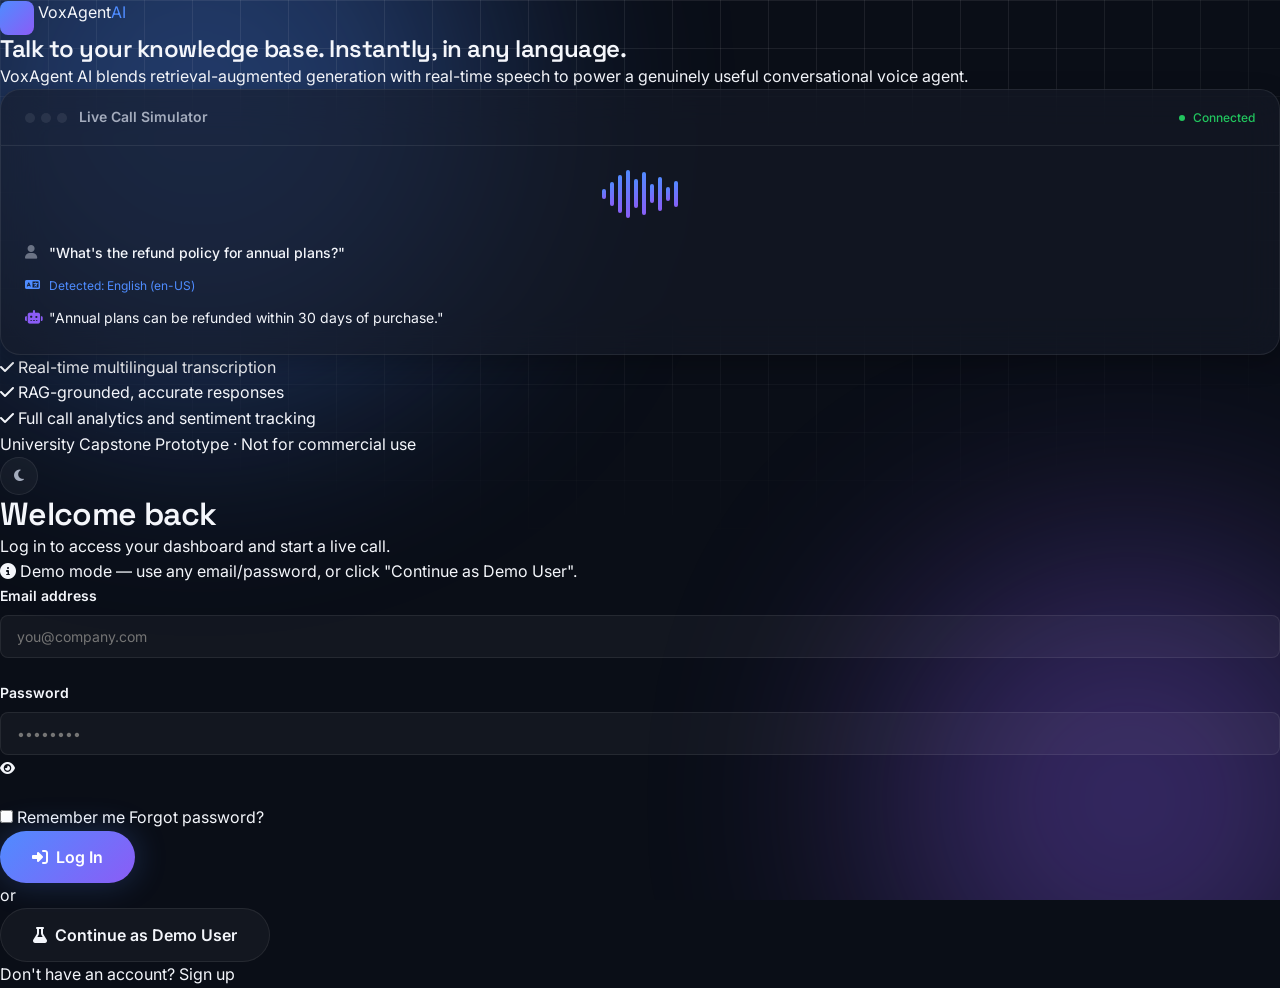
==== frontend/conversation.html @ 4a0886b3 "Initial commit" ====
<!DOCTYPE html>
<html lang="en">
<head>
<meta charset="UTF-8">
<meta name="viewport" content="width=device-width, initial-scale=1.0">
<title>Conversation · VoxAgent AI</title>
<link rel="stylesheet" href="https://cdnjs.cloudflare.com/ajax/libs/font-awesome/6.5.1/css/all.min.css">
<link href="https://fonts.googleapis.com/css2?family=Space+Grotesk:wght@500;600;700&family=Inter:wght@400;500;600;700&display=swap" rel="stylesheet">
<link rel="stylesheet" href="css/style.css">
<link rel="stylesheet" href="css/dashboard.css">
<link rel="stylesheet" href="css/components.css">
<link rel="stylesheet" href="css/animations.css">
<link rel="stylesheet" href="css/responsive.css">
</head>
<body class="dark-mode" data-page="conversation">
<div class="bg-decoration"><div class="bg-glow bg-glow-1"></div><div class="bg-glow bg-glow-2"></div><div class="bg-grid"></div></div>

<div class="app-shell">
  <aside class="sidebar" id="sidebar">
    <div class="sidebar-logo">
      <div class="logo-icon"><i class="fa-solid fa-headset"></i></div>
      <span class="logo-text">Vox<span class="logo-accent">Agent</span></span>
    </div>
    <nav class="sidebar-nav">
      <a href="dashboard.html" class="sidebar-link"><i class="fa-solid fa-gauge"></i><span>Dashboard</span></a>
      <a href="live-calls.html" class="sidebar-link"><i class="fa-solid fa-phone-volume"></i><span>Live Calls</span></a>
      <a href="call-logs.html" class="sidebar-link active"><i class="fa-solid fa-clock-rotate-left"></i><span>Call Logs</span></a>
      <a href="knowledge.html" class="sidebar-link"><i class="fa-solid fa-book"></i><span>Knowledge Base</span></a>
      <a href="analytics.html" class="sidebar-link"><i class="fa-solid fa-chart-line"></i><span>Analytics</span></a>
      <div class="sidebar-divider"></div>
      <a href="settings.html" class="sidebar-link"><i class="fa-solid fa-gear"></i><span>Settings</span></a>
      <a href="profile.html" class="sidebar-link"><i class="fa-solid fa-user"></i><span>Profile</span></a>
    </nav>
    <div class="sidebar-footer"><div class="sidebar-status"><span class="pulse-dot"></span><span>AI Engine Online</span></div></div>
  </aside>

  <main class="main-content">
    <header class="topbar">
      <div class="topbar-left">
        <button class="btn-icon sidebar-hamburger" id="sidebarHamburger" aria-label="Toggle sidebar" aria-expanded="false"><i class="fa-solid fa-bars"></i></button>
        <div><div class="topbar-title">Conversation</div><div class="topbar-subtitle" id="callRefLabel">—</div></div>
      </div>
      <div class="topbar-actions">
        <a href="call-logs.html" class="btn btn-secondary"><i class="fa-solid fa-arrow-left"></i> Back to Logs</a>
      </div>
    </header>

    <div class="page-content">
      <div class="call-meta-row" id="callMetaRow" style="display:grid; grid-template-columns:repeat(4,1fr); gap:var(--space-4);"></div>

      <div class="chart-card glass-panel" style="max-width:820px; margin:0 auto; width:100%;">
        <div class="chart-card-header"><h3>Transcript</h3></div>
        <div id="transcriptView" style="display:flex; flex-direction:column; gap:var(--space-4); padding:var(--space-4) 0;"></div>
      </div>
    </div>
  </main>
</div>

<script src="js/utils.js"></script>
<script src="js/api.js"></script>
<script src="js/app.js"></script>
<script>
(async function () {
  if (!window.VoxAPI.isAuthenticated()) { window.location.href = 'login.html'; return; }

  const { formatDate, formatDuration, languageName, sentimentMeta, capitalize, toast, escapeHtml } = window.VoxUtils;
  const params = new URLSearchParams(window.location.search);
  const callId = params.get('id');

  if (!callId) {
    toast('No call ID provided.', 'error');
    return;
  }

  try {
    const call = await window.VoxAPI.getCall(callId);
    document.getElementById('callRefLabel').textContent = call.call_ref;

    document.getElementById('callMetaRow').innerHTML = `
      <div class="stat-card glass-panel"><div class="stat-label">Caller</div><div class="stat-value" style="font-size:var(--fs-lg);">${escapeHtml(call.caller_name || 'Unknown')}</div></div>
      <div class="stat-card glass-panel"><div class="stat-label">Status</div><div class="stat-value" style="font-size:var(--fs-lg);">${capitalize(call.status)}</div></div>
      <div class="stat-card glass-panel"><div class="stat-label">Duration</div><div class="stat-value" style="font-size:var(--fs-lg);">${formatDuration(call.duration_seconds)}</div></div>
      <div class="stat-card glass-panel"><div class="stat-label">Started</div><div class="stat-value" style="font-size:var(--fs-lg);">${formatDate(call.started_at)}</div></div>
    `;

    const view = document.getElementById('transcriptView');
    view.innerHTML = call.transcripts.map((t) => {
      const isAi = t.speaker === 'ai';
      const sm = sentimentMeta(t.sentiment);
      return `
        <div style="display:flex; ${isAi ? '' : 'flex-direction:row-reverse;'} gap:var(--space-3); align-items:flex-start;">
          <div class="avatar-fallback" style="width:32px;height:32px;flex-shrink:0;background:${isAi ? 'linear-gradient(135deg, var(--accent-primary), var(--accent-blue))' : 'var(--input-bg)'};">
            <i class="fa-solid ${isAi ? 'fa-robot' : 'fa-user'}" style="font-size:12px;"></i>
          </div>
          <div class="glass-panel" style="padding:var(--space-3) var(--space-4); max-width:70%;">
            <p style="color:var(--text-primary); margin-bottom:4px;">${escapeHtml(t.text)}</p>
            <div class="text-muted" style="font-size:var(--fs-xs); display:flex; gap:var(--space-2);">
              <span>${languageName(t.language)}</span>
              ${t.sentiment ? `<span><i class="fa-solid ${sm.icon}"></i> ${sm.label}</span>` : ''}
              ${t.latency_ms ? `<span>${t.latency_ms}ms</span>` : ''}
            </div>
          </div>
        </div>`;
    }).join('');
  } catch (err) {
    toast(err.message, 'error');
  }
})();
</script>
</body>
</html>
---- frontend/css/style.css ----
/* ==========================================================================
   VoxAgent AI — Global Stylesheet
   Design tokens, resets, typography, and core reusable layout components.
   Loaded on every page. Theme is controlled via body.dark-mode / body.light-mode.
   ========================================================================== */

/* --------------------------------------------------------------------------
   1. CSS VARIABLES — DESIGN TOKENS
   -------------------------------------------------------------------------- */
:root {
  /* Brand accent colors (theme-independent) */
  --accent-blue:    #4f8cff;
  --accent-purple:  #8b5cf6;
  --accent-green:   #22c55e;
  --accent-orange:  #f59e0b;
  --accent-pink:    #ec4899;
  --accent-teal:    #14b8a6;
  --accent-red:     #ef4444;

  /* Gradient */
  --gradient-primary: linear-gradient(135deg, var(--accent-blue), var(--accent-purple));

  /* Typography */
  --font-body: 'Inter', -apple-system, BlinkMacSystemFont, sans-serif;
  --font-display: 'Space Grotesk', 'Inter', sans-serif;

  /* Font sizes */
  --fs-xs: 0.75rem;
  --fs-sm: 0.875rem;
  --fs-base: 1rem;
  --fs-md: 1.125rem;
  --fs-lg: 1.375rem;
  --fs-xl: 1.75rem;
  --fs-2xl: 2.25rem;
  --fs-3xl: 3rem;
  --fs-4xl: 3.75rem;

  /* Spacing scale */
  --space-1: 0.25rem;
  --space-2: 0.5rem;
  --space-3: 0.75rem;
  --space-4: 1rem;
  --space-5: 1.5rem;
  --space-6: 2rem;
  --space-7: 3rem;
  --space-8: 4rem;
  --space-9: 6rem;

  /* Radii */
  --radius-sm: 8px;
  --radius-md: 14px;
  --radius-lg: 20px;
  --radius-full: 999px;

  /* Shadows */
  --shadow-sm: 0 2px 8px rgba(0, 0, 0, 0.15);
  --shadow-md: 0 8px 24px rgba(0, 0, 0, 0.25);
  --shadow-lg: 0 16px 48px rgba(0, 0, 0, 0.35);
  --shadow-glow-blue: 0 0 32px rgba(79, 140, 255, 0.25);

  /* Transitions */
  --transition-fast: 150ms ease;
  --transition-base: 250ms ease;
  --transition-slow: 450ms cubic-bezier(0.22, 1, 0.36, 1);

  /* Z-index scale */
  --z-nav: 100;
  --z-modal: 200;
  --z-toast: 300;

  /* Layout */
  --nav-height: 72px;
  --max-width: 1280px;
}

/* Dark mode (default) */
body.dark-mode {
  --bg-primary: #0a0e17;
  --bg-secondary: #10151f;
  --bg-elevated: #161c29;
  --bg-glass: rgba(22, 28, 41, 0.6);
  --border-glass: rgba(255, 255, 255, 0.08);
  --text-primary: #f4f6fb;
  --text-secondary: #a4acbd;
  --text-muted: #6b7385;
  --input-bg: rgba(255, 255, 255, 0.04);
}

/* Light mode */
body.light-mode {
  --bg-primary: #f7f8fb;
  --bg-secondary: #ffffff;
  --bg-elevated: #ffffff;
  --bg-glass: rgba(255, 255, 255, 0.65);
  --border-glass: rgba(15, 23, 42, 0.08);
  --text-primary: #10151f;
  --text-secondary: #4b5468;
  --text-muted: #8891a3;
  --input-bg: rgba(15, 23, 42, 0.03);
}

/* --------------------------------------------------------------------------
   2. RESET & BASE
   -------------------------------------------------------------------------- */
*, *::before, *::after {
  box-sizing: border-box;
  margin: 0;
  padding: 0;
}

html {
  scroll-behavior: smooth;
  -webkit-font-smoothing: antialiased;
}

body {
  font-family: var(--font-body);
  background-color: var(--bg-primary);
  color: var(--text-primary);
  line-height: 1.6;
  min-height: 100vh;
  overflow-x: hidden;
  transition: background-color var(--transition-base), color var(--transition-base);
}

img, svg {
  max-width: 100%;
  display: block;
}

a {
  text-decoration: none;
  color: inherit;
}

button {
  font-family: inherit;
  cursor: pointer;
  border: none;
  background: none;
  color: inherit;
}

input, textarea, select {
  font-family: inherit;
  color: inherit;
}

ul, ol {
  list-style: none;
}

h1, h2, h3, h4, h5, h6 {
  font-family: var(--font-display);
  font-weight: 600;
  line-height: 1.2;
  letter-spacing: -0.02em;
}

/* Scrollbar */
::-webkit-scrollbar {
  width: 10px;
}
::-webkit-scrollbar-track {
  background: var(--bg-primary);
}
::-webkit-scrollbar-thumb {
  background: var(--border-glass);
  border-radius: var(--radius-full);
}
::-webkit-scrollbar-thumb:hover {
  background: var(--accent-blue);
}

/* --------------------------------------------------------------------------
   3. BACKGROUND DECORATION
   -------------------------------------------------------------------------- */
.bg-decoration {
  position: fixed;
  inset: 0;
  z-index: -1;
  overflow: hidden;
  pointer-events: none;
}

.bg-glow {
  position: absolute;
  border-radius: 50%;
  filter: blur(120px);
  opacity: 0.35;
}

.bg-glow-1 {
  width: 600px;
  height: 600px;
  top: -200px;
  left: -100px;
  background: var(--accent-blue);
}

.bg-glow-2 {
  width: 500px;
  height: 500px;
  bottom: -150px;
  right: -100px;
  background: var(--accent-purple);
}

.bg-grid {
  position: absolute;
  inset: 0;
  background-image:
    linear-gradient(var(--border-glass) 1px, transparent 1px),
    linear-gradient(90deg, var(--border-glass) 1px, transparent 1px);
  background-size: 48px 48px;
  mask-image: radial-gradient(ellipse 80% 60% at 50% 0%, black 40%, transparent 100%);
}

/* --------------------------------------------------------------------------
   4. GLASS PANEL (core reusable surface)
   -------------------------------------------------------------------------- */
.glass-panel {
  background: var(--bg-glass);
  border: 1px solid var(--border-glass);
  border-radius: var(--radius-lg);
  backdrop-filter: blur(20px);
  -webkit-backdrop-filter: blur(20px);
  box-shadow: var(--shadow-md);
}

/* --------------------------------------------------------------------------
   5. NAVBAR
   -------------------------------------------------------------------------- */
.navbar {
  position: sticky;
  top: 0;
  z-index: var(--z-nav);
  height: var(--nav-height);
  display: flex;
  align-items: center;
  background: var(--bg-glass);
  backdrop-filter: blur(20px);
  -webkit-backdrop-filter: blur(20px);
  border-bottom: 1px solid var(--border-glass);
}

.nav-container {
  width: 100%;
  max-width: var(--max-width);
  margin: 0 auto;
  padding: 0 var(--space-6);
  display: flex;
  align-items: center;
  justify-content: space-between;
  gap: var(--space-5);
}

.nav-logo {
  display: flex;
  align-items: center;
  gap: var(--space-2);
  font-family: var(--font-display);
  font-weight: 700;
  font-size: var(--fs-md);
  flex-shrink: 0;
}

.logo-icon {
  display: inline-flex;
  align-items: center;
  justify-content: center;
  width: 34px;
  height: 34px;
  border-radius: var(--radius-sm);
  background: var(--gradient-primary);
  color: #fff;
  font-size: var(--fs-sm);
}

.logo-text { color: var(--text-primary); }
.logo-accent { color: var(--accent-blue); }

.nav-links {
  display: flex;
  align-items: center;
  gap: var(--space-6);
}

.nav-link {
  font-size: var(--fs-sm);
  font-weight: 500;
  color: var(--text-secondary);
  transition: color var(--transition-fast);
  position: relative;
}

.nav-link:hover { color: var(--text-primary); }

.nav-actions {
  display: flex;
  align-items: center;
  gap: var(--space-4);
}

.theme-toggle {
  width: 38px;
  height: 38px;
  border-radius: var(--radius-full);
  display: flex;
  align-items: center;
  justify-content: center;
  background: var(--input-bg);
  border: 1px solid var(--border-glass);
  color: var(--text-secondary);
  transition: all var(--transition-fast);
}

.theme-toggle:hover {
  color: var(--accent-blue);
  border-color: var(--accent-blue);
}

.nav-hamburger {
  display: none;
  flex-direction: column;
  gap: 5px;
  width: 24px;
}

.nav-hamburger span {
  display: block;
  height: 2px;
  width: 100%;
  background: var(--text-primary);
  border-radius: 2px;
}

/* --------------------------------------------------------------------------
   6. BUTTONS
   -------------------------------------------------------------------------- */
.btn {
  display: inline-flex;
  align-items: center;
  justify-content: center;
  gap: var(--space-2);
  padding: var(--space-3) var(--space-5);
  border-radius: var(--radius-full);
  font-size: var(--fs-sm);
  font-weight: 600;
  white-space: nowrap;
  transition: all var(--transition-fast);
}

.btn-lg {
  padding: var(--space-4) var(--space-6);
  font-size: var(--fs-base);
}

.btn-primary {
  background: var(--gradient-primary);
  color: #fff;
  box-shadow: var(--shadow-glow-blue);
}

.btn-primary:hover {
  transform: translateY(-2px);
  box-shadow: 0 8px 32px rgba(79, 140, 255, 0.4);
}

.btn-ghost {
  color: var(--text-secondary);
  background: transparent;
}

.btn-ghost:hover { color: var(--text-primary); }

.btn-outline {
  border: 1px solid var(--border-glass);
  color: var(--text-primary);
  background: var(--input-bg);
}

.btn-outline:hover {
  border-color: var(--accent-blue);
  color: var(--accent-blue);
}

/* --------------------------------------------------------------------------
   7. SECTION LAYOUT PRIMITIVES
   -------------------------------------------------------------------------- */
section {
  max-width: var(--max-width);
  margin: 0 auto;
  padding: var(--space-9) var(--space-6);
}

.section-header {
  text-align: center;
  max-width: 640px;
  margin: 0 auto var(--space-8);
}

.section-tag {
  display: inline-block;
  padding: var(--space-1) var(--space-4);
  border-radius: var(--radius-full);
  background: var(--input-bg);
  border: 1px solid var(--border-glass);
  color: var(--accent-blue);
  font-size: var(--fs-xs);
  font-weight: 600;
  letter-spacing: 0.05em;
  text-transform: uppercase;
  margin-bottom: var(--space-4);
}

.section-title {
  font-size: var(--fs-2xl);
  color: var(--text-primary);
  margin-bottom: var(--space-3);
}

.section-subtitle {
  color: var(--text-secondary);
  font-size: var(--fs-md);
}

/* --------------------------------------------------------------------------
   8. HERO SECTION
   -------------------------------------------------------------------------- */
.hero {
  padding-top: var(--space-9);
  text-align: center;
}

.hero-container {
  max-width: 880px;
  margin: 0 auto;
  display: flex;
  flex-direction: column;
  align-items: center;
}

.hero-badge {
  display: inline-flex;
  align-items: center;
  gap: var(--space-2);
  padding: var(--space-2) var(--space-4);
  border-radius: var(--radius-full);
  background: var(--input-bg);
  border: 1px solid var(--border-glass);
  font-size: var(--fs-xs);
  font-weight: 500;
  color: var(--text-secondary);
  margin-bottom: var(--space-5);
}

.pulse-dot {
  width: 8px;
  height: 8px;
  border-radius: 50%;
  background: var(--accent-green);
  box-shadow: 0 0 0 rgba(34, 197, 94, 0.6);
  animation: pulseDot 2s infinite;
}

.pulse-dot-sm { width: 6px; height: 6px; }

.hero-title {
  font-size: var(--fs-4xl);
  color: var(--text-primary);
  margin-bottom: var(--space-5);
}

.gradient-text {
  display: block;
  background: var(--gradient-primary);
  -webkit-background-clip: text;
  background-clip: text;
  color: transparent;
}

.hero-subtitle {
  font-size: var(--fs-md);
  color: var(--text-secondary);
  max-width: 620px;
  margin-bottom: var(--space-6);
}

.hero-cta {
  display: flex;
  gap: var(--space-4);
  margin-bottom: var(--space-8);
  flex-wrap: wrap;
  justify-content: center;
}

.hero-stats {
  display: flex;
  align-items: center;
  gap: var(--space-6);
  margin-bottom: var(--space-8);
  flex-wrap: wrap;
  justify-content: center;
}

.stat-item {
  display: flex;
  flex-direction: column;
  align-items: center;
}

.stat-value {
  font-family: var(--font-display);
  font-size: var(--fs-2xl);
  font-weight: 700;
  color: var(--text-primary);
}

.stat-suffix {
  font-family: var(--font-display);
  font-size: var(--fs-lg);
  font-weight: 700;
  color: var(--text-primary);
  margin-left: 2px;
}

.stat-label {
  font-size: var(--fs-xs);
  color: var(--text-muted);
  margin-top: var(--space-1);
}

.stat-divider {
  width: 1px;
  height: 32px;
  background: var(--border-glass);
}

/* Hero visual — call preview mock */
.hero-visual {
  width: 100%;
  max-width: 640px;
}

.call-preview { padding: 0; overflow: hidden; text-align: left; }

.call-preview-header {
  display: flex;
  align-items: center;
  gap: var(--space-3);
  padding: var(--space-4) var(--space-5);
  border-bottom: 1px solid var(--border-glass);
}

.call-preview-dots {
  display: flex;
  gap: 6px;
}

.call-preview-dots span {
  width: 10px;
  height: 10px;
  border-radius: 50%;
  background: var(--border-glass);
}

.call-preview-title {
  font-size: var(--fs-sm);
  font-weight: 600;
  color: var(--text-secondary);
  flex: 1;
}

.call-preview-status {
  display: flex;
  align-items: center;
  gap: var(--space-2);
  font-size: var(--fs-xs);
  color: var(--accent-green);
  font-weight: 500;
}

.call-preview-body {
  padding: var(--space-5);
}

.voice-wave {
  display: flex;
  align-items: center;
  justify-content: center;
  gap: 4px;
  height: 48px;
  margin-bottom: var(--space-5);
}

.voice-wave span {
  width: 4px;
  border-radius: var(--radius-full);
  background: var(--gradient-primary);
  animation: waveBounce 1.2s ease-in-out infinite;
}

.voice-wave span:nth-child(1) { height: 20%; animation-delay: 0s; }
.voice-wave span:nth-child(2) { height: 50%; animation-delay: 0.1s; }
.voice-wave span:nth-child(3) { height: 80%; animation-delay: 0.2s; }
.voice-wave span:nth-child(4) { height: 100%; animation-delay: 0.3s; }
.voice-wave span:nth-child(5) { height: 60%; animation-delay: 0.4s; }
.voice-wave span:nth-child(6) { height: 90%; animation-delay: 0.5s; }
.voice-wave span:nth-child(7) { height: 40%; animation-delay: 0.6s; }
.voice-wave span:nth-child(8) { height: 70%; animation-delay: 0.7s; }
.voice-wave span:nth-child(9) { height: 30%; animation-delay: 0.8s; }
.voice-wave span:nth-child(10) { height: 55%; animation-delay: 0.9s; }

.mock-transcript {
  display: flex;
  flex-direction: column;
  gap: var(--space-3);
}

.transcript-line {
  display: flex;
  align-items: flex-start;
  gap: var(--space-2);
  font-size: var(--fs-sm);
  color: var(--text-secondary);
}

.transcript-line i {
  margin-top: 3px;
  color: var(--text-muted);
  width: 16px;
}

.transcript-line.user { color: var(--text-primary); font-weight: 500; }
.transcript-line.detected i,
.transcript-line.detected { color: var(--accent-blue); font-size: var(--fs-xs); }
.transcript-line.ai { color: var(--text-primary); }
.transcript-line.ai i { color: var(--accent-purple); }

/* --------------------------------------------------------------------------
   9. TRUST STRIP
   -------------------------------------------------------------------------- */
.trust-strip {
  max-width: var(--max-width);
  margin: 0 auto;
  padding: var(--space-6) var(--space-6);
  text-align: center;
}

.trust-label {
  font-size: var(--fs-xs);
  color: var(--text-muted);
  text-transform: uppercase;
  letter-spacing: 0.05em;
  margin-bottom: var(--space-5);
}

.trust-logos {
  display: flex;
  flex-wrap: wrap;
  justify-content: center;
  gap: var(--space-7);
}

.trust-logos span {
  display: flex;
  align-items: center;
  gap: var(--space-2);
  color: var(--text-secondary);
  font-size: var(--fs-sm);
  font-weight: 500;
}

.trust-logos i { color: var(--accent-blue); }

/* --------------------------------------------------------------------------
   10. FEATURES GRID
   -------------------------------------------------------------------------- */
.features-grid {
  display: grid;
  grid-template-columns: repeat(3, 1fr);
  gap: var(--space-5);
}

.feature-card {
  padding: var(--space-6);
  transition: transform var(--transition-base), box-shadow var(--transition-base);
}

.feature-card:hover {
  transform: translateY(-4px);
  box-shadow: var(--shadow-lg);
}

.feature-icon {
  width: 48px;
  height: 48px;
  border-radius: var(--radius-md);
  display: flex;
  align-items: center;
  justify-content: center;
  font-size: var(--fs-lg);
  margin-bottom: var(--space-4);
  color: #fff;
}

.icon-blue   { background: linear-gradient(135deg, var(--accent-blue), #2563eb); }
.icon-purple { background: linear-gradient(135deg, var(--accent-purple), #6d28d9); }
.icon-green  { background: linear-gradient(135deg, var(--accent-green), #15803d); }
.icon-orange { background: linear-gradient(135deg, var(--accent-orange), #b45309); }
.icon-pink   { background: linear-gradient(135deg, var(--accent-pink), #be185d); }
.icon-teal   { background: linear-gradient(135deg, var(--accent-teal), #0f766e); }

.feature-card h3 {
  font-size: var(--fs-md);
  color: var(--text-primary);
  margin-bottom: var(--space-2);
}

.feature-card p {
  font-size: var(--fs-sm);
  color: var(--text-secondary);
}

/* --------------------------------------------------------------------------
   11. WORKFLOW DIAGRAM
   -------------------------------------------------------------------------- */
.workflow-diagram {
  display: flex;
  align-items: stretch;
  justify-content: center;
  gap: var(--space-3);
  flex-wrap: wrap;
}

.workflow-step {
  flex: 1 1 160px;
  max-width: 200px;
  text-align: center;
  padding: var(--space-5) var(--space-4);
  background: var(--bg-glass);
  border: 1px solid var(--border-glass);
  border-radius: var(--radius-md);
}

.workflow-icon {
  width: 44px;
  height: 44px;
  margin: 0 auto var(--space-3);
  border-radius: var(--radius-full);
  background: var(--gradient-primary);
  color: #fff;
  display: flex;
  align-items: center;
  justify-content: center;
  font-size: var(--fs-md);
}

.workflow-step h4 {
  font-size: var(--fs-sm);
  color: var(--text-primary);
  margin-bottom: var(--space-2);
}

.workflow-step p {
  font-size: var(--fs-xs);
  color: var(--text-secondary);
}

.workflow-arrow {
  display: flex;
  align-items: center;
  color: var(--text-muted);
  font-size: var(--fs-md);
}

/* --------------------------------------------------------------------------
   12. ARCHITECTURE PANEL
   -------------------------------------------------------------------------- */
.architecture-panel {
  padding: var(--space-7) var(--space-6);
  display: flex;
  flex-direction: column;
  align-items: center;
  gap: 0;
}

.arch-layer {
  display: flex;
  gap: var(--space-5);
  justify-content: center;
  flex-wrap: wrap;
}

.arch-layer-split { gap: var(--space-5); }

.arch-node {
  display: flex;
  flex-direction: column;
  align-items: center;
  gap: var(--space-2);
  padding: var(--space-4) var(--space-6);
  background: var(--input-bg);
  border: 1px solid var(--border-glass);
  border-radius: var(--radius-md);
  min-width: 180px;
}

.arch-node i {
  font-size: var(--fs-lg);
  color: var(--accent-blue);
}

.arch-node span {
  font-size: var(--fs-sm);
  font-weight: 600;
  color: var(--text-primary);
}

.arch-node small {
  font-size: var(--fs-xs);
  color: var(--text-muted);
}

.arch-connector {
  width: 2px;
  height: 32px;
  background: linear-gradient(var(--border-glass), var(--accent-blue), var(--border-glass));
  margin: var(--space-2) auto;
}

/* --------------------------------------------------------------------------
   13. TECH STACK GRID
   -------------------------------------------------------------------------- */
.tech-grid {
  display: grid;
  grid-template-columns: repeat(4, 1fr);
  gap: var(--space-4);
}

.tech-card {
  display: flex;
  flex-direction: column;
  align-items: center;
  gap: var(--space-3);
  padding: var(--space-5);
  font-size: var(--fs-sm);
  font-weight: 500;
  color: var(--text-secondary);
  transition: transform var(--transition-fast);
}

.tech-card:hover {
  transform: translateY(-3px);
  color: var(--text-primary);
}

.tech-card i {
  font-size: var(--fs-2xl);
  color: var(--accent-blue);
}

/* --------------------------------------------------------------------------
   14. FINAL CTA
   -------------------------------------------------------------------------- */
.final-cta { padding-bottom: var(--space-9); }

.cta-panel {
  text-align: center;
  padding: var(--space-8) var(--space-6);
  background: linear-gradient(135deg, rgba(79, 140, 255, 0.1), rgba(139, 92, 246, 0.1));
}

.cta-panel h2 {
  font-size: var(--fs-2xl);
  color: var(--text-primary);
  margin-bottom: var(--space-3);
}

.cta-panel p {
  color: var(--text-secondary);
  margin-bottom: var(--space-6);
}

/* --------------------------------------------------------------------------
   15. FOOTER
   -------------------------------------------------------------------------- */
.footer {
  border-top: 1px solid var(--border-glass);
  padding: var(--space-8) var(--space-6) var(--space-6);
}

.footer-container {
  max-width: var(--max-width);
  margin: 0 auto;
  display: flex;
  justify-content: space-between;
  gap: var(--space-8);
  flex-wrap: wrap;
}

.footer-brand {
  max-width: 280px;
}

.footer-brand .logo-text {
  display: inline-flex;
  margin-left: var(--space-2);
}

.footer-brand p {
  margin-top: var(--space-4);
  font-size: var(--fs-sm);
  color: var(--text-muted);
}

.footer-links {
  display: flex;
  gap: var(--space-8);
  flex-wrap: wrap;
}

.footer-col h5 {
  font-size: var(--fs-sm);
  color: var(--text-primary);
  margin-bottom: var(--space-4);
}

.footer-col a {
  display: block;
  font-size: var(--fs-sm);
  color: var(--text-secondary);
  margin-bottom: var(--space-3);
  transition: color var(--transition-fast);
}

.footer-col a:hover { color: var(--accent-blue); }

.footer-bottom {
  max-width: var(--max-width);
  margin: var(--space-7) auto 0;
  padding-top: var(--space-5);
  border-top: 1px solid var(--border-glass);
  text-align: center;
}

.footer-bottom p {
  font-size: var(--fs-xs);
  color: var(--text-muted);
}

/* --------------------------------------------------------------------------
   16. KEYFRAMES (base — extended further in animations.css)
   -------------------------------------------------------------------------- */
@keyframes pulseDot {
  0% { box-shadow: 0 0 0 0 rgba(34, 197, 94, 0.5); }
  70% { box-shadow: 0 0 0 8px rgba(34, 197, 94, 0); }
  100% { box-shadow: 0 0 0 0 rgba(34, 197, 94, 0); }
}

@keyframes waveBounce {
  0%, 100% { transform: scaleY(0.4); }
  50% { transform: scaleY(1); }
}
---- frontend/css/dashboard.css ----
/* ==========================================================================
   VoxAgent AI — App Shell Layout
   Sidebar, topbar, main content area, background decoration, collapse/mobile
   states. Depends on variables from style.css.
   ========================================================================== */

/* --------------------------------------------------------------------------
   1. BACKGROUND DECORATION
   -------------------------------------------------------------------------- */
.bg-decoration {
  position: fixed;
  inset: 0;
  z-index: -1;
  overflow: hidden;
  pointer-events: none;
}
.bg-glow {
  position: absolute;
  width: 640px;
  height: 640px;
  border-radius: 50%;
  filter: blur(120px);
  opacity: 0.7;
}
.bg-glow-1 { top: -200px; left: -150px; background: var(--glow-1); }
.bg-glow-2 { bottom: -250px; right: -150px; background: var(--glow-2); }
.bg-grid {
  position: absolute;
  inset: 0;
  background-image:
    linear-gradient(var(--border-glass) 1px, transparent 1px),
    linear-gradient(90deg, var(--border-glass) 1px, transparent 1px);
  background-size: 48px 48px;
  opacity: 0.4;
  mask-image: radial-gradient(ellipse at center, black 0%, transparent 75%);
}

/* --------------------------------------------------------------------------
   2. APP SHELL
   -------------------------------------------------------------------------- */
.app-shell {
  display: flex;
  min-height: 100vh;
}

/* --------------------------------------------------------------------------
   3. SIDEBAR
   -------------------------------------------------------------------------- */
.sidebar {
  width: var(--sidebar-width);
  flex-shrink: 0;
  display: flex;
  flex-direction: column;
  background: var(--panel-bg-solid);
  border-right: 1px solid var(--border-glass);
  padding: var(--space-5) var(--space-4);
  transition: width var(--transition-base);
  position: relative;
  z-index: 50;
}

.sidebar-logo {
  display: flex;
  align-items: center;
  gap: var(--space-3);
  padding: 0 var(--space-2) var(--space-5);
  margin-bottom: var(--space-4);
  border-bottom: 1px solid var(--border-glass);
}
.logo-icon {
  width: 36px; height: 36px;
  border-radius: var(--radius-md);
  background: linear-gradient(135deg, var(--accent-primary), var(--accent-blue));
  display: flex; align-items: center; justify-content: center;
  color: #fff; font-size: var(--fs-lg); flex-shrink: 0;
}
.logo-text { font-family: var(--font-display); font-weight: 700; font-size: var(--fs-lg); white-space: nowrap; }
.logo-accent { color: var(--accent-primary); }

.sidebar-nav { display: flex; flex-direction: column; gap: var(--space-1); flex: 1; }
.sidebar-link {
  display: flex; align-items: center; gap: var(--space-3);
  padding: var(--space-3) var(--space-3);
  border-radius: var(--radius-md);
  color: var(--text-muted);
  font-size: var(--fs-sm);
  font-weight: 500;
  transition: all var(--transition-fast);
  white-space: nowrap;
  overflow: hidden;
}
.sidebar-link i { width: 20px; text-align: center; font-size: var(--fs-md); flex-shrink: 0; }
.sidebar-link:hover { background: var(--input-bg); color: var(--text-primary); }
.sidebar-link.active {
  background: rgba(124, 92, 255, 0.12);
  color: var(--accent-primary);
}
.sidebar-link .badge-count {
  margin-left: auto;
  background: var(--accent-red);
  color: #fff;
  font-size: 10px;
  font-weight: 700;
  padding: 2px 6px;
  border-radius: var(--radius-full);
}

.sidebar-divider { height: 1px; background: var(--border-glass); margin: var(--space-4) 0; }

.sidebar-footer { display: flex; flex-direction: column; gap: var(--space-3); }
.sidebar-status {
  display: flex; align-items: center; gap: var(--space-2);
  padding: var(--space-3);
  border-radius: var(--radius-md);
  background: var(--input-bg);
  font-size: var(--fs-xs);
  color: var(--text-muted);
  white-space: nowrap;
  overflow: hidden;
}

/* --------------------------------------------------------------------------
   4. SIDEBAR — COLLAPSED (desktop)
   -------------------------------------------------------------------------- */
.app-shell.sidebar-collapsed .sidebar { width: var(--sidebar-collapsed-width); }
.app-shell.sidebar-collapsed .sidebar .logo-text,
.app-shell.sidebar-collapsed .sidebar-link span,
.app-shell.sidebar-collapsed .sidebar-status span,
.app-shell.sidebar-collapsed .sidebar-link .badge-count { display: none; }
.app-shell.sidebar-collapsed .sidebar-link { justify-content: center; }
.app-shell.sidebar-collapsed .sidebar-status { justify-content: center; }

/* --------------------------------------------------------------------------
   5. MOBILE SIDEBAR + BACKDROP (base rules; breakpoint lives in responsive.css)
   -------------------------------------------------------------------------- */
.sidebar-backdrop {
  display: none;
  position: fixed;
  inset: 0;
  background: rgba(0, 0, 0, 0.5);
  z-index: 40;
}
.sidebar-backdrop.active { display: block; }

/* --------------------------------------------------------------------------
   6. MAIN CONTENT
   -------------------------------------------------------------------------- */
.main-content {
  flex: 1;
  min-width: 0;
  display: flex;
  flex-direction: column;
}

/* --------------------------------------------------------------------------
   7. TOPBAR
   -------------------------------------------------------------------------- */
.topbar {
  height: var(--topbar-height);
  flex-shrink: 0;
  display: flex;
  align-items: center;
  justify-content: space-between;
  padding: 0 var(--space-5);
  border-bottom: 1px solid var(--border-glass);
  background: var(--panel-bg);
  backdrop-filter: blur(16px);
  position: sticky;
  top: 0;
  z-index: 30;
}
.topbar-left { display: flex; align-items: center; gap: var(--space-4); }
.topbar-title { font-family: var(--font-display); font-size: var(--fs-lg); font-weight: 600; }
.topbar-subtitle { font-size: var(--fs-xs); color: var(--text-muted); }
.topbar-actions { display: flex; align-items: center; gap: var(--space-3); }

.sidebar-hamburger { display: none; }

.topbar-avatar {
  width: 38px; height: 38px;
  border-radius: 50%;
  overflow: hidden;
  border: 1px solid var(--border-glass);
  cursor: pointer;
}
.avatar-fallback {
  width: 100%; height: 100%;
  display: flex; align-items: center; justify-content: center;
  background: linear-gradient(135deg, var(--accent-primary), var(--accent-blue));
  color: #fff; font-weight: 700; font-size: var(--fs-sm);
}

/* --------------------------------------------------------------------------
   8. PAGE CONTENT
   -------------------------------------------------------------------------- */
.page-content {
  flex: 1;
  padding: var(--space-5);
  display: flex;
  flex-direction: column;
  gap: var(--space-5);
}
.page-header { display: flex; align-items: center; justify-content: space-between; flex-wrap: wrap; gap: var(--space-3); }
.page-header h1 { margin-bottom: 2px; }
---- frontend/css/components.css ----
/* ==========================================================================
   VoxAgent AI — Components Stylesheet
   Stat cards, status cards, chart cards, data tables, badges & pills,
   upload dropzone, filter bar, pagination, modals, toasts.
   Requires style.css to be loaded first.
   ========================================================================== */

/* --------------------------------------------------------------------------
   1. STATS GRID (Dashboard top row)
   -------------------------------------------------------------------------- */
.stats-grid {
  display: grid;
  grid-template-columns: repeat(5, 1fr);
  gap: var(--space-4);
  margin-bottom: var(--space-5);
}

.kb-stats-grid {
  grid-template-columns: repeat(4, 1fr);
}

.stat-card {
  display: flex;
  align-items: flex-start;
  gap: var(--space-4);
  padding: var(--space-5);
  transition: transform var(--transition-base), box-shadow var(--transition-base);
}

.stat-card:hover {
  transform: translateY(-3px);
  box-shadow: var(--shadow-lg);
}

.stat-card-icon {
  width: 42px;
  height: 42px;
  flex-shrink: 0;
  border-radius: var(--radius-md);
  display: flex;
  align-items: center;
  justify-content: center;
  font-size: var(--fs-md);
  color: #fff;
}

.stat-card-body {
  display: flex;
  flex-direction: column;
  min-width: 0;
}

.stat-card-label {
  font-size: var(--fs-xs);
  color: var(--text-muted);
  font-weight: 500;
  text-transform: uppercase;
  letter-spacing: 0.03em;
  margin-bottom: var(--space-1);
}

.stat-card-value {
  font-family: var(--font-display);
  font-size: var(--fs-xl);
  font-weight: 700;
  color: var(--text-primary);
  line-height: 1.1;
}

.stat-card-delta {
  display: flex;
  align-items: center;
  gap: 4px;
  font-size: var(--fs-xs);
  margin-top: var(--space-2);
  font-weight: 500;
}

.stat-card-delta.positive { color: var(--accent-green); }
.stat-card-delta.negative { color: var(--accent-red); }
.stat-card-delta.neutral { color: var(--text-muted); }

/* --------------------------------------------------------------------------
   2. STATUS ROW (system health cards)
   -------------------------------------------------------------------------- */
.status-row {
  display: grid;
  grid-template-columns: repeat(3, 1fr);
  gap: var(--space-4);
  margin-bottom: var(--space-5);
}

.status-card {
  display: flex;
  align-items: center;
  gap: var(--space-4);
  padding: var(--space-4) var(--space-5);
}

.status-icon {
  width: 40px;
  height: 40px;
  border-radius: 50%;
  display: flex;
  align-items: center;
  justify-content: center;
  font-size: var(--fs-md);
  flex-shrink: 0;
}

.status-online {
  background: rgba(34, 197, 94, 0.12);
  color: var(--accent-green);
}

.status-offline {
  background: rgba(239, 68, 68, 0.12);
  color: var(--accent-red);
}

.status-degraded {
  background: rgba(245, 158, 11, 0.12);
  color: var(--accent-orange);
}

.status-info {
  display: flex;
  flex-direction: column;
  min-width: 0;
}

.status-title {
  font-size: var(--fs-sm);
  font-weight: 600;
  color: var(--text-primary);
}

.status-value {
  font-size: var(--fs-xs);
  color: var(--text-muted);
  margin-top: 2px;
}

.status-online-text { color: var(--accent-green); }
.status-offline-text { color: var(--accent-red); }
.status-degraded-text { color: var(--accent-orange); }

/* --------------------------------------------------------------------------
   3. CHARTS ROW
   -------------------------------------------------------------------------- */
.charts-row {
  display: grid;
  grid-template-columns: 1.6fr 1fr;
  gap: var(--space-4);
  margin-bottom: var(--space-5);
}

.chart-card {
  padding: var(--space-5);
  display: flex;
  flex-direction: column;
}

.chart-card-header {
  display: flex;
  justify-content: space-between;
  align-items: center;
  margin-bottom: var(--space-4);
}

.chart-card-header h3 {
  font-size: var(--fs-md);
  color: var(--text-primary);
  display: flex;
  align-items: center;
  gap: var(--space-2);
}

.chart-badge {
  font-size: var(--fs-xs);
  font-weight: 500;
  color: var(--text-muted);
  background: var(--input-bg);
  border: 1px solid var(--border-glass);
  padding: var(--space-1) var(--space-3);
  border-radius: var(--radius-full);
}

.chart-canvas-wrap {
  position: relative;
  height: 280px;
  width: 100%;
}

/* --------------------------------------------------------------------------
   4. TABLE CARD & DATA TABLE
   -------------------------------------------------------------------------- */
.table-card {
  padding: var(--space-5);
}

.table-card-header {
  display: flex;
  justify-content: space-between;
  align-items: center;
  margin-bottom: var(--space-4);
  flex-wrap: wrap;
  gap: var(--space-3);
}

.table-card-header h3 {
  font-size: var(--fs-md);
  color: var(--text-primary);
  display: flex;
  align-items: center;
  gap: var(--space-2);
}

.table-scroll {
  overflow-x: auto;
}

.data-table {
  width: 100%;
  border-collapse: collapse;
  font-size: var(--fs-sm);
}

.data-table thead th {
  text-align: left;
  padding: var(--space-3) var(--space-4);
  font-size: var(--fs-xs);
  font-weight: 600;
  color: var(--text-muted);
  text-transform: uppercase;
  letter-spacing: 0.03em;
  border-bottom: 1px solid var(--border-glass);
  white-space: nowrap;
}

.data-table tbody td {
  padding: var(--space-4);
  color: var(--text-primary);
  border-bottom: 1px solid var(--border-glass);
  white-space: nowrap;
}

.data-table tbody tr {
  transition: background var(--transition-fast);
}

.data-table tbody tr:hover {
  background: var(--input-bg);
}

.data-table tbody tr:last-child td {
  border-bottom: none;
}

.cell-mono {
  font-family: 'Courier New', monospace;
  font-size: var(--fs-sm);
  color: var(--text-secondary);
}

/* Icon buttons inside table rows (view, delete, retry, cancel) */
.table-icon-btn {
  display: inline-flex;
  align-items: center;
  justify-content: center;
  width: 30px;
  height: 30px;
  border-radius: var(--radius-sm);
  background: var(--input-bg);
  border: 1px solid var(--border-glass);
  color: var(--text-secondary);
  font-size: var(--fs-xs);
  margin-right: var(--space-2);
  transition: all var(--transition-fast);
}

.table-icon-btn:last-child { margin-right: 0; }

.table-icon-btn:hover {
  color: var(--accent-blue);
  border-color: var(--accent-blue);
}

.table-icon-btn.danger:hover {
  color: var(--accent-red);
  border-color: var(--accent-red);
}

.table-icon-btn:disabled {
  opacity: 0.35;
  cursor: not-allowed;
}

/* --------------------------------------------------------------------------
   5. PILLS, BADGES & TAGS
   -------------------------------------------------------------------------- */
.lang-pill {
  display: inline-flex;
  align-items: center;
  gap: var(--space-2);
  padding: var(--space-1) var(--space-3);
  border-radius: var(--radius-full);
  background: var(--input-bg);
  border: 1px solid var(--border-glass);
  font-size: var(--fs-xs);
  font-weight: 500;
}

.sentiment-tag,
.status-tag {
  display: inline-flex;
  align-items: center;
  gap: var(--space-1);
  padding: var(--space-1) var(--space-3);
  border-radius: var(--radius-full);
  font-size: var(--fs-xs);
  font-weight: 600;
  white-space: nowrap;
}

.sentiment-positive-tag {
  background: rgba(34, 197, 94, 0.12);
  color: var(--accent-green);
}

.sentiment-neutral-tag {
  background: rgba(79, 140, 255, 0.12);
  color: var(--accent-blue);
}

.sentiment-negative-tag {
  background: rgba(239, 68, 68, 0.12);
  color: var(--accent-red);
}

.status-completed {
  background: rgba(34, 197, 94, 0.12);
  color: var(--accent-green);
}

.status-flagged {
  background: rgba(245, 158, 11, 0.12);
  color: var(--accent-orange);
}

.status-in-progress {
  background: rgba(79, 140, 255, 0.12);
  color: var(--accent-blue);
}

.status-failed {
  background: rgba(239, 68, 68, 0.12);
  color: var(--accent-red);
}

/* --------------------------------------------------------------------------
   6. FORM ELEMENTS (shared across Login, Settings, Knowledge Base, Filters)
   -------------------------------------------------------------------------- */
.form-group {
  display: flex;
  flex-direction: column;
  gap: var(--space-2);
  margin-bottom: var(--space-5);
}

.form-label {
  font-size: var(--fs-sm);
  font-weight: 600;
  color: var(--text-primary);
}

.form-input,
.form-select,
.form-textarea {
  padding: var(--space-3) var(--space-4);
  border-radius: var(--radius-sm);
  border: 1px solid var(--border-glass);
  background: var(--input-bg);
  color: var(--text-primary);
  font-size: var(--fs-sm);
  font-family: inherit;
  width: 100%;
  transition: border-color var(--transition-fast);
}

.form-select {
  appearance: none;
  -webkit-appearance: none;
  background-image: url("data:image/svg+xml,%3Csvg xmlns='http://www.w3.org/2000/svg' viewBox='0 0 24 24' fill='none' stroke='%236b7385' stroke-width='2'%3E%3Cpath d='M6 9l6 6 6-6'/%3E%3C/svg%3E");
  background-repeat: no-repeat;
  background-position: right 12px center;
  background-size: 16px;
  padding-right: var(--space-8);
  cursor: pointer;
}

.form-input:focus,
.form-select:focus,
.form-textarea:focus {
  outline: none;
  border-color: var(--accent-blue);
}

.form-hint {
  font-size: var(--fs-xs);
  color: var(--text-muted);
}

.form-error {
  font-size: var(--fs-xs);
  color: var(--accent-red);
}

/* --------------------------------------------------------------------------
   7. EMPTY STATES (reused on Call Logs, Knowledge Base, Analytics)
   -------------------------------------------------------------------------- */
.empty-state {
  display: flex;
  flex-direction: column;
  align-items: center;
  justify-content: center;
  gap: var(--space-3);
  padding: var(--space-9) var(--space-5);
  color: var(--text-muted);
  text-align: center;
}

.empty-state i {
  font-size: var(--fs-3xl);
  opacity: 0.35;
}

.empty-state p {
  font-size: var(--fs-sm);
  max-width: 320px;
}

/* --------------------------------------------------------------------------
   8. MODAL (shared: delete confirm, transcript viewer, upload preview)
   -------------------------------------------------------------------------- */
.modal-overlay {
  position: fixed;
  inset: 0;
  background: rgba(0, 0, 0, 0.55);
  backdrop-filter: blur(4px);
  display: flex;
  align-items: center;
  justify-content: center;
  z-index: var(--z-modal);
  opacity: 0;
  pointer-events: none;
  transition: opacity var(--transition-base);
  padding: var(--space-5);
}

.modal-overlay.active {
  opacity: 1;
  pointer-events: auto;
}

.modal-box {
  width: 100%;
  max-width: 420px;
  padding: var(--space-6);
  transform: translateY(16px);
  transition: transform var(--transition-base);
}

.modal-overlay.active .modal-box {
  transform: translateY(0);
}

.modal-header {
  display: flex;
  justify-content: space-between;
  align-items: center;
  margin-bottom: var(--space-4);
}

.modal-header h3 {
  font-size: var(--fs-md);
  color: var(--text-primary);
  display: flex;
  align-items: center;
  gap: var(--space-2);
}

.modal-close {
  width: 30px;
  height: 30px;
  border-radius: 50%;
  display: flex;
  align-items: center;
  justify-content: center;
  color: var(--text-muted);
  background: var(--input-bg);
  flex-shrink: 0;
}

.modal-close:hover { color: var(--text-primary); }

.modal-body {
  font-size: var(--fs-sm);
  color: var(--text-secondary);
  margin-bottom: var(--space-6);
}

.modal-actions {
  display: flex;
  justify-content: flex-end;
  gap: var(--space-3);
}

/* Larger transcript viewer modal variant */
.transcript-modal-box {
  max-width: 640px;
}

.transcript-modal-meta {
  display: flex;
  gap: var(--space-5);
  flex-wrap: wrap;
  margin-bottom: var(--space-5);
  padding-bottom: var(--space-4);
  border-bottom: 1px solid var(--border-glass);
}

.transcript-modal-meta span {
  display: flex;
  align-items: center;
  gap: var(--space-2);
  font-size: var(--fs-sm);
  color: var(--text-secondary);
}

.transcript-modal-meta i {
  color: var(--accent-blue);
}

.transcript-modal-scroll {
  max-height: 400px;
  overflow-y: auto;
  display: flex;
  flex-direction: column;
  gap: var(--space-4);
  margin-bottom: 0;
  padding-right: var(--space-2);
}

/* --------------------------------------------------------------------------
   9. TOAST NOTIFICATIONS
   -------------------------------------------------------------------------- */
.toast-container {
  position: fixed;
  bottom: var(--space-6);
  right: var(--space-6);
  z-index: var(--z-toast);
  display: flex;
  flex-direction: column;
  gap: var(--space-3);
}

.toast {
  display: flex;
  align-items: center;
  gap: var(--space-3);
  padding: var(--space-4) var(--space-5);
  min-width: 280px;
  border-radius: var(--radius-md);
  background: var(--bg-elevated);
  border: 1px solid var(--border-glass);
  box-shadow: var(--shadow-lg);
  font-size: var(--fs-sm);
  color: var(--text-primary);
  animation: fadeInUp 0.3s ease;
}

.toast i { font-size: var(--fs-md); }
.toast.toast-success i { color: var(--accent-green); }
.toast.toast-error i { color: var(--accent-red); }
.toast.toast-info i { color: var(--accent-blue); }

/* --------------------------------------------------------------------------
   10. UPLOAD DROPZONE (Knowledge Base)
   -------------------------------------------------------------------------- */
.upload-card {
  padding: var(--space-6);
  margin-bottom: var(--space-5);
}

.upload-dropzone {
  display: flex;
  flex-direction: column;
  align-items: center;
  text-align: center;
  gap: var(--space-3);
  padding: var(--space-9) var(--space-5);
  border: 2px dashed var(--border-glass);
  border-radius: var(--radius-lg);
  transition: all var(--transition-base);
  cursor: pointer;
}

.upload-dropzone:hover,
.upload-dropzone.drag-over {
  border-color: var(--accent-blue);
  background: rgba(79, 140, 255, 0.05);
}

.upload-dropzone-icon {
  width: 64px;
  height: 64px;
  border-radius: 50%;
  display: flex;
  align-items: center;
  justify-content: center;
  background: var(--gradient-primary);
  color: #fff;
  font-size: var(--fs-2xl);
  margin-bottom: var(--space-2);
}

.upload-dropzone h3 {
  font-size: var(--fs-md);
  color: var(--text-primary);
}

.upload-dropzone p {
  font-size: var(--fs-sm);
  color: var(--text-muted);
  margin-bottom: var(--space-2);
}

/* Upload progress list */
.upload-progress-list {
  display: flex;
  flex-direction: column;
  gap: var(--space-3);
  margin-top: var(--space-5);
}

.upload-progress-item {
  display: flex;
  align-items: center;
  gap: var(--space-4);
  padding: var(--space-3) var(--space-4);
  background: var(--input-bg);
  border: 1px solid var(--border-glass);
  border-radius: var(--radius-md);
}

.upload-progress-item i {
  font-size: var(--fs-lg);
  color: var(--accent-blue);
  flex-shrink: 0;
}

.upload-progress-info {
  flex: 1;
  min-width: 0;
  display: flex;
  flex-direction: column;
  gap: var(--space-2);
}

.upload-progress-name {
  font-size: var(--fs-sm);
  font-weight: 500;
  color: var(--text-primary);
  white-space: nowrap;
  overflow: hidden;
  text-overflow: ellipsis;
}

.upload-progress-bar {
  height: 6px;
  border-radius: var(--radius-full);
  background: var(--border-glass);
  overflow: hidden;
}

.upload-progress-fill {
  height: 100%;
  border-radius: var(--radius-full);
  background: var(--gradient-primary);
  transition: width var(--transition-base);
}

.upload-progress-percent {
  font-size: var(--fs-xs);
  font-weight: 600;
  color: var(--text-secondary);
  flex-shrink: 0;
  min-width: 36px;
  text-align: right;
}

/* Knowledge base document library specifics */
.kb-search-wrap {
  position: relative;
  min-width: 260px;
}

.kb-search-wrap i {
  position: absolute;
  left: var(--space-4);
  top: 50%;
  transform: translateY(-50%);
  color: var(--text-muted);
  font-size: var(--fs-sm);
}

.kb-search-input {
  padding-left: var(--space-8);
}

.kb-doc-name {
  display: flex;
  align-items: center;
  gap: var(--space-3);
  font-weight: 500;
}

.kb-file-icon {
  font-size: var(--fs-md);
}

.kb-file-icon.pdf { color: var(--accent-red); }
.kb-file-icon.docx { color: var(--accent-blue); }
.kb-file-icon.txt { color: var(--text-muted); }

/* --------------------------------------------------------------------------
   11. FILTER BAR (Call Logs)
   -------------------------------------------------------------------------- */
.filter-bar {
  display: flex;
  align-items: center;
  gap: var(--space-4);
  padding: var(--space-4) var(--space-5);
  margin-bottom: var(--space-5);
  flex-wrap: wrap;
}

.filter-search-wrap {
  position: relative;
  flex: 1;
  min-width: 220px;
}

.filter-search-wrap i {
  position: absolute;
  left: var(--space-4);
  top: 50%;
  transform: translateY(-50%);
  color: var(--text-muted);
  font-size: var(--fs-sm);
}

.filter-search-input {
  padding-left: var(--space-8);
}

.filter-select-group {
  display: flex;
  gap: var(--space-3);
  flex-wrap: wrap;
}

.filter-select {
  width: auto;
  min-width: 140px;
}

/* --------------------------------------------------------------------------
   12. PAGINATION
   -------------------------------------------------------------------------- */
.pagination {
  display: flex;
  align-items: center;
  justify-content: space-between;
  gap: var(--space-4);
  margin-top: var(--space-5);
  padding-top: var(--space-5);
  border-top: 1px solid var(--border-glass);
  flex-wrap: wrap;
}

.pagination-btn {
  display: flex;
  align-items: center;
  gap: var(--space-2);
  padding: var(--space-2) var(--space-4);
  border-radius: var(--radius-sm);
  border: 1px solid var(--border-glass);
  background: var(--input-bg);
  color: var(--text-secondary);
  font-size: var(--fs-sm);
  font-weight: 500;
  transition: all var(--transition-fast);
}

.pagination-btn:hover:not(:disabled) {
  color: var(--text-primary);
  border-color: var(--accent-blue);
}

.pagination-btn:disabled {
  opacity: 0.4;
  cursor: not-allowed;
}

.pagination-pages {
  display: flex;
  align-items: center;
  gap: var(--space-2);
}

.pagination-page {
  width: 34px;
  height: 34px;
  display: flex;
  align-items: center;
  justify-content: center;
  border-radius: var(--radius-sm);
  font-size: var(--fs-sm);
  font-weight: 500;
  color: var(--text-secondary);
  background: var(--input-bg);
  border: 1px solid var(--border-glass);
  transition: all var(--transition-fast);
}

.pagination-page:hover {
  color: var(--text-primary);
  border-color: var(--accent-blue);
}

.pagination-page.active {
  background: var(--gradient-primary);
  color: #fff;
  border: none;
}

.pagination-ellipsis {
  color: var(--text-muted);
  font-size: var(--fs-sm);
  padding: 0 var(--space-1);
}
---- frontend/css/animations.css ----
/* ==========================================================================
   VoxAgent AI — Animations
   ========================================================================== */

@keyframes fadeInUp {
  from { opacity: 0; transform: translateY(12px); }
  to { opacity: 1; transform: translateY(0); }
}
.fade-in-up { animation: fadeInUp var(--transition-slow) ease both; }

@keyframes spin {
  to { transform: rotate(360deg); }
}
.spin { animation: spin 0.8s linear infinite; }

@keyframes pulse {
  0%, 100% { opacity: 1; }
  50% { opacity: 0.4; }
}
.pulse-dot {
  width: 8px; height: 8px; border-radius: 50%;
  background: var(--accent-green);
  animation: pulse 1.6s ease-in-out infinite;
  flex-shrink: 0;
}
.pulse-dot-sm { width: 6px; height: 6px; }
.pulse-dot.offline { background: var(--accent-red); animation: none; }

@keyframes waveBar {
  0%, 100% { height: 20%; }
  50% { height: 100%; }
}
.wave-bars { display: flex; align-items: center; gap: 3px; height: 24px; }
.wave-bars span {
  width: 3px;
  background: var(--accent-primary);
  border-radius: var(--radius-full);
  animation: waveBar 0.9s ease-in-out infinite;
}
.wave-bars span:nth-child(2) { animation-delay: 0.1s; }
.wave-bars span:nth-child(3) { animation-delay: 0.2s; }
.wave-bars span:nth-child(4) { animation-delay: 0.3s; }
.wave-bars span:nth-child(5) { animation-delay: 0.4s; }

@keyframes shimmer {
  0% { background-position: -200% 0; }
  100% { background-position: 200% 0; }
}
.skeleton {
  background: linear-gradient(90deg, var(--input-bg) 25%, var(--border-glass) 50%, var(--input-bg) 75%);
  background-size: 200% 100%;
  animation: shimmer 1.4s ease-in-out infinite;
  border-radius: var(--radius-sm);
}

@keyframes toastIn {
  from { opacity: 0; transform: translateX(40px); }
  to { opacity: 1; transform: translateX(0); }
}
.toast { animation: toastIn var(--transition-base) ease both; }

@keyframes slideDown {
  from { opacity: 0; transform: translateY(-8px); }
  to { opacity: 1; transform: translateY(0); }
}
.dropdown-menu.open { animation: slideDown var(--transition-fast) ease both; }
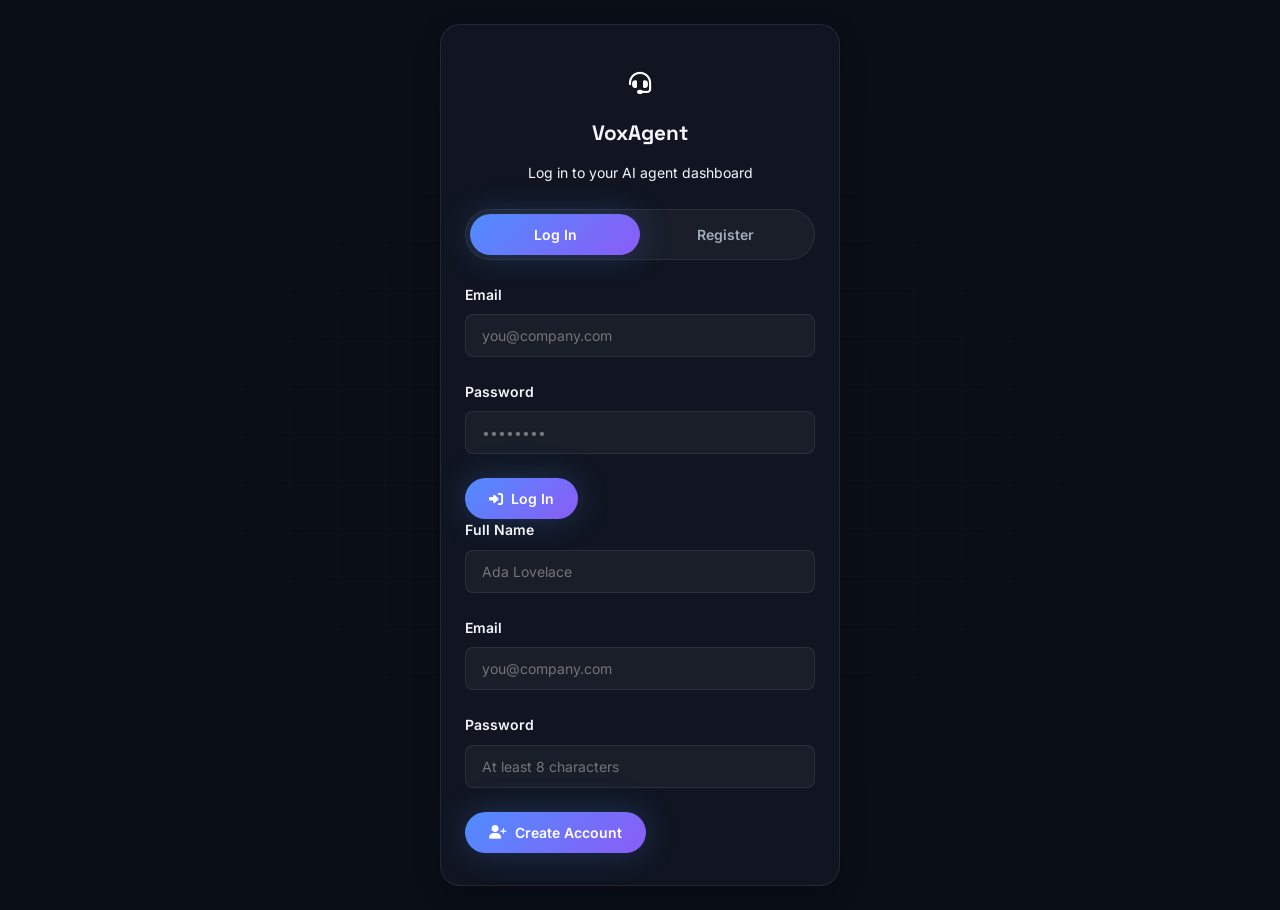
==== commit d3313d75: "Update latest VoxAgentAI code" ====
--- a/frontend/conversation.html
+++ b/frontend/conversation.html
@@ -48,6 +48,11 @@
     <div class="page-content">
       <div class="call-meta-row" id="callMetaRow" style="display:grid; grid-template-columns:repeat(4,1fr); gap:var(--space-4);"></div>
 
+      <div class="chart-card glass-panel" id="summaryCard" style="max-width:820px; margin:0 auto; width:100%; display:none;">
+        <div class="chart-card-header"><h3><i class="fa-solid fa-wand-magic-sparkles"></i> AI Summary</h3></div>
+        <p id="summaryText" style="color:var(--text-primary); padding:0 0 var(--space-2);"></p>
+      </div>
+
       <div class="chart-card glass-panel" style="max-width:820px; margin:0 auto; width:100%;">
         <div class="chart-card-header"><h3>Transcript</h3></div>
         <div id="transcriptView" style="display:flex; flex-direction:column; gap:var(--space-4); padding:var(--space-4) 0;"></div>
@@ -83,6 +88,11 @@
       <div class="stat-card glass-panel"><div class="stat-label">Started</div><div class="stat-value" style="font-size:var(--fs-lg);">${formatDate(call.started_at)}</div></div>
     `;
 
+    if (call.summary) {
+      document.getElementById('summaryCard').style.display = '';
+      document.getElementById('summaryText').textContent = call.summary;
+    }
+
     const view = document.getElementById('transcriptView');
     view.innerHTML = call.transcripts.map((t) => {
       const isAi = t.speaker === 'ai';
--- a/frontend/css/components.css
+++ b/frontend/css/components.css
@@ -354,6 +354,11 @@
 }
 
 .status-failed {
+  background: rgba(239, 68, 68, 0.12);
+  color: var(--accent-red);
+}
+
+.status-missed {
   background: rgba(239, 68, 68, 0.12);
   color: var(--accent-red);
 }
